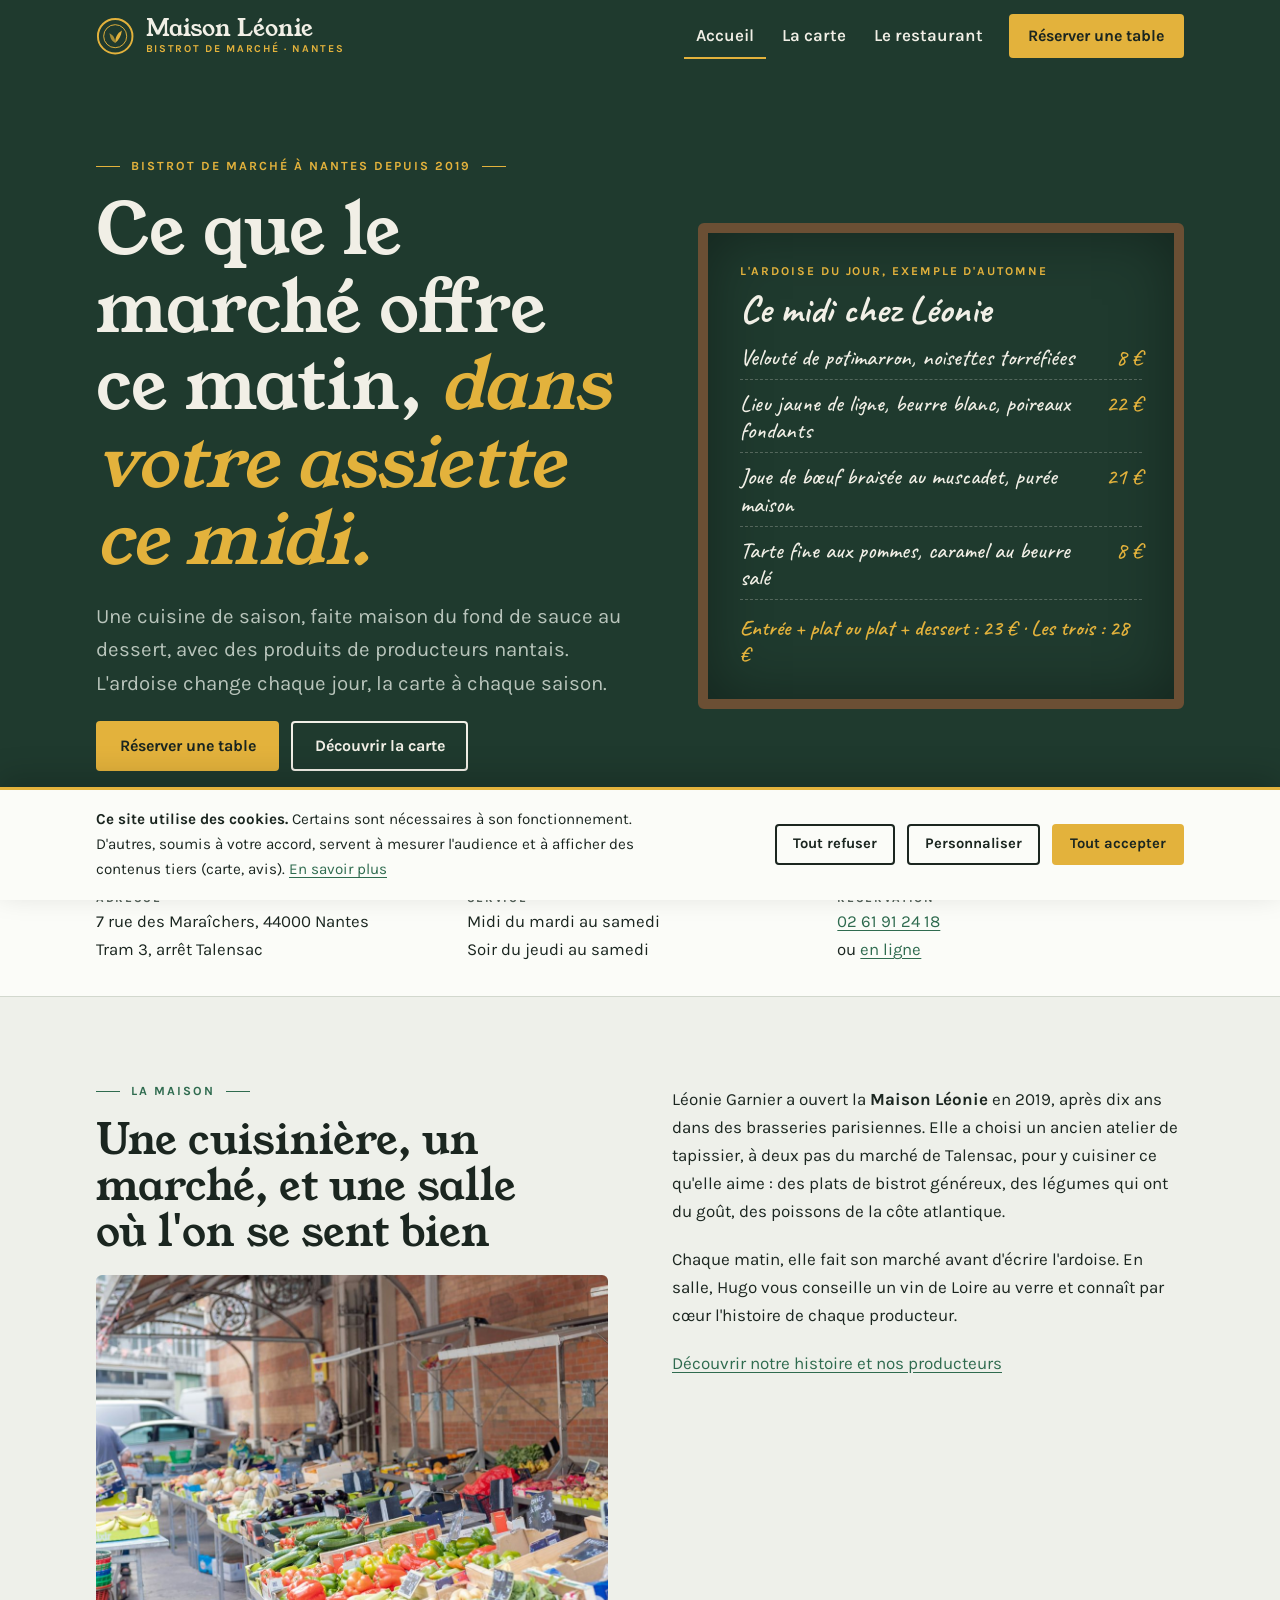
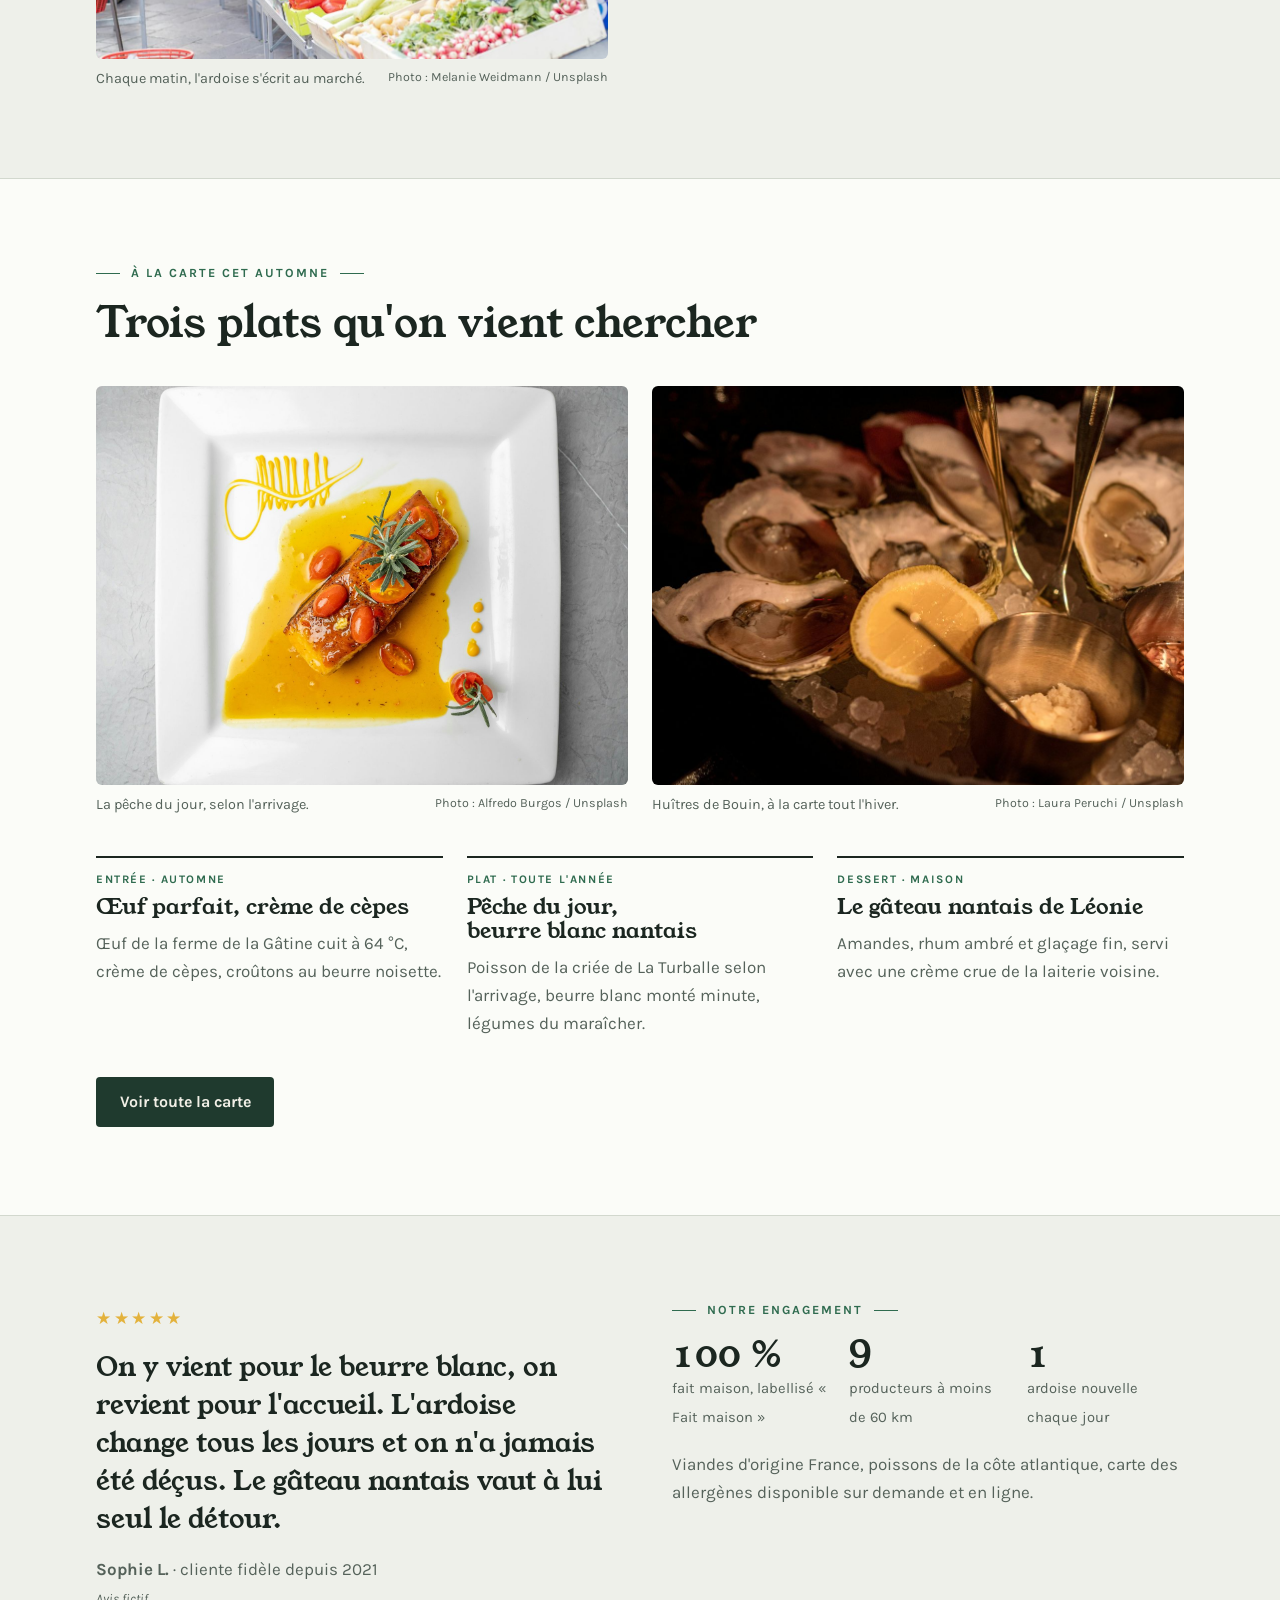
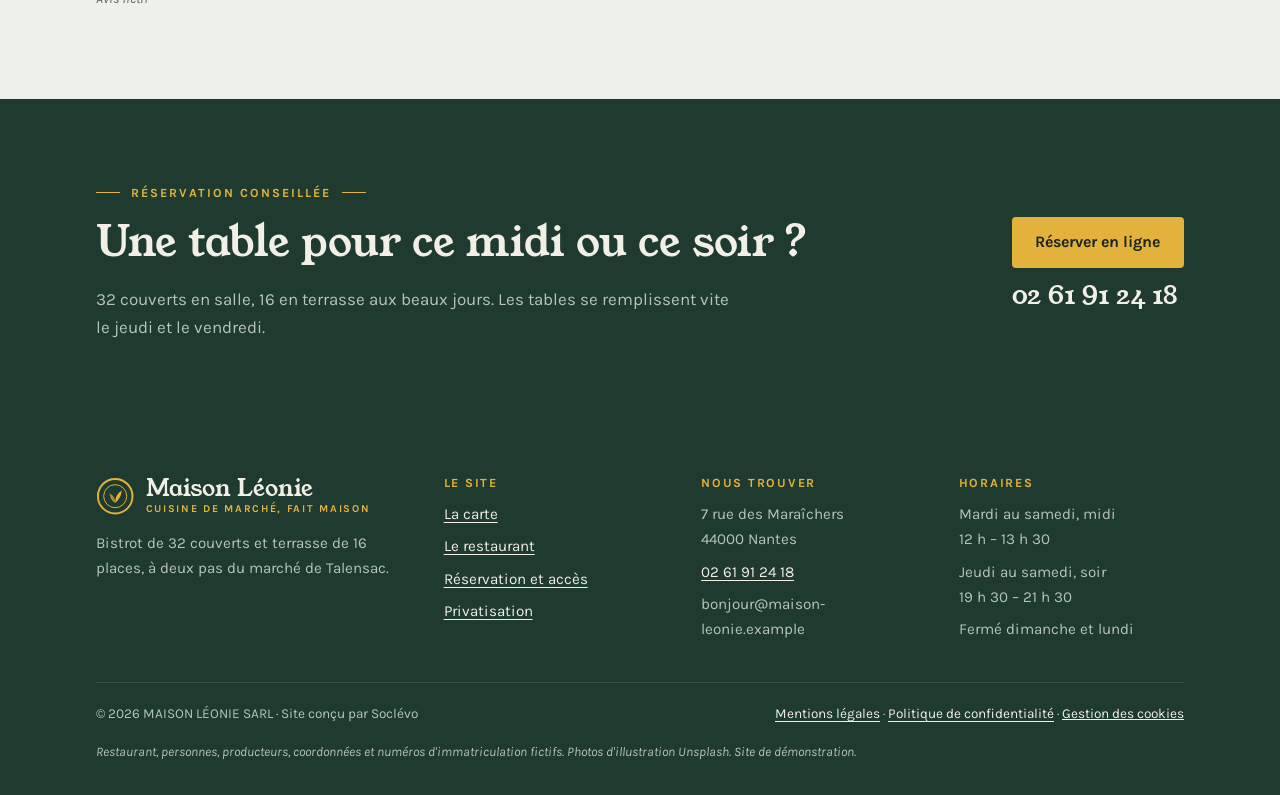
==== index.html @ 3f0a8430 "Add files via upload" ====
<!doctype html><html><head><meta charset=utf8><meta name=viewport content="width=device-width,initial-scale=1,viewport-fit=cover"><style>:root{color-scheme:light;box-sizing:border-box;padding-top:env(safe-area-inset-top,0px);padding-bottom:env(safe-area-inset-bottom,0px)}html{scroll-padding-top:env(safe-area-inset-top,0px)}body{margin:0;padding:0;font:14px -apple-system,BlinkMacSystemFont,sans-serif;background:#fff;color:#000}img{max-width:100%}[hidden]:not([hidden=until-found i]){display:none!important}</style></head><body>
<!doctype html>
<html lang="fr">
<head>
<meta charset="utf-8">
<meta name="viewport" content="width=device-width, initial-scale=1, viewport-fit=cover">
<title>Maison Léonie | Bistrot de marché à Nantes</title>
<meta name="claude:viewport-fit-sides" content="cover">
<meta name="description" content="Bistrot de marché à Nantes, près de Talensac. Cuisine de saison faite maison, ardoise du jour, vins de Loire. Réservation en ligne.">
<link rel="canonical" href="https://www.maison-leonie.example/">
<link rel="preconnect" href="https://fonts.googleapis.com"><link rel="preconnect" href="https://fonts.gstatic.com" crossorigin><link rel="stylesheet" href="https://fonts.googleapis.com/css2?family=Young+Serif&family=Karla:ital,wght@0,400;0,500;0,600;0,700;1,400&family=Caveat:wght@500;600;700&display=swap">
<link rel="stylesheet" href="style.css">
</head>
<body>
<header class="site-header">
  <div class="wrap">
    <a class="brand" href="index.html"><svg class="brand-mark" viewBox="0 0 40 40" aria-hidden="true"><circle cx="20" cy="20" r="18" fill="none" stroke="var(--butter)" stroke-width="2"/><circle cx="20" cy="20" r="12" fill="none" stroke="var(--butter)" stroke-width="1"/><path d="M20 27c0-6 2-10 7-13-1 6-3 10-7 13z" fill="var(--butter)"/><path d="M20 27c0-5-2-8-6-10 1 5 2 8 6 10z" fill="var(--butter)" opacity=".7"/></svg><span class="brand-name">Maison Léonie<small>Bistrot de marché · Nantes</small></span></a>
    <div class="nav-desktop"><nav class="nav" aria-label="Navigation principale"><ul><li><a href="index.html" aria-current="page">Accueil</a></li><li><a href="la-carte.html">La carte</a></li><li><a href="le-restaurant.html">Le restaurant</a></li><li><a class="btn btn--butter" href="reservation.html">Réserver une table</a></li></ul></nav></div>
    <details class="menu-toggle"><summary>Menu</summary><nav class="nav" aria-label="Navigation principale"><ul><li><a href="index.html" aria-current="page">Accueil</a></li><li><a href="la-carte.html">La carte</a></li><li><a href="le-restaurant.html">Le restaurant</a></li><li><a class="btn btn--butter" href="reservation.html">Réserver une table</a></li></ul></nav></details>
  </div>
</header>
<main>
<section class="band band--slate hero">
  <div class="wrap">
    <div class="stack">
      <span class="eyebrow">Bistrot de marché à Nantes depuis 2019</span>
      <h1>Ce que le marché offre ce matin, <em>dans votre assiette ce midi.</em></h1>
      <p class="lead muted">Une cuisine de saison, faite maison du fond de sauce au dessert, avec des produits de producteurs nantais. L'ardoise change chaque jour, la carte à chaque saison.</p>
      <div class="btn-row">
        <a class="btn btn--butter" href="reservation.html">Réserver une table</a>
        <a class="btn btn--ghost" href="la-carte.html">Découvrir la carte</a>
      </div>
    </div>
    <div class="ardoise" aria-label="Ardoise du jour">
  <span class="ardoise-date">L'ardoise du jour, exemple d'automne</span>
  <h2>Ce midi chez Léonie</h2>
  <ul>
    <li><span>Velouté de potimarron, noisettes torréfiées</span><span>8 €</span></li>
    <li><span>Lieu jaune de ligne, beurre blanc, poireaux fondants</span><span>22 €</span></li>
    <li><span>Joue de bœuf braisée au muscadet, purée maison</span><span>21 €</span></li>
    <li><span>Tarte fine aux pommes, caramel au beurre salé</span><span>8 €</span></li>
  </ul>
  <p class="formule">Entrée + plat ou plat + dessert : 23 € · Les trois : 28 €</p>
</div>
  </div>
</section>
<section class="band band--surface" style="padding-block:2rem">
  <div class="wrap infos">
    <div class="info"><b>Adresse</b><span>7 rue des Maraîchers, 44000 Nantes<br>Tram 3, arrêt Talensac</span></div>
    <div class="info"><b>Service</b><span>Midi du mardi au samedi<br>Soir du jeudi au samedi</span></div>
    <div class="info"><b>Réservation</b><span><a href="tel:+33261912418">02 61 91 24 18</a><br>ou <a href="reservation.html">en ligne</a></span></div>
  </div>
</section>
<section class="band">
  <div class="wrap split">
    <div class="stack">
      <span class="eyebrow">La maison</span>
      <h2>Une cuisinière, un marché, et une salle où l'on se sent bien</h2>
      <figure class="photo"><img src="images/marche.jpg" alt="Étal de légumes de saison sous la halle d'un marché" loading="lazy" style="aspect-ratio:4 / 3"><figcaption>Chaque matin, l'ardoise s'écrit au marché.<span>Photo&nbsp;: Melanie Weidmann / Unsplash</span></figcaption></figure>
    </div>
    <div class="stack">
      <p>Léonie Garnier a ouvert la <strong>Maison Léonie</strong> en 2019, après dix ans dans des brasseries parisiennes. Elle a choisi un ancien atelier de tapissier, à deux pas du marché de Talensac, pour y cuisiner ce qu'elle aime&nbsp;: des plats de bistrot généreux, des légumes qui ont du goût, des poissons de la côte atlantique.</p>
      <p>Chaque matin, elle fait son marché avant d'écrire l'ardoise. En salle, Hugo vous conseille un vin de Loire au verre et connaît par cœur l'histoire de chaque producteur.</p>
      <p><a href="le-restaurant.html">Découvrir notre histoire et nos producteurs</a></p>
    </div>
  </div>
</section>
<section class="band band--surface">
  <div class="wrap stack" style="gap:2.5rem">
    <div class="stack">
      <span class="eyebrow">À la carte cet automne</span>
      <h2>Trois plats qu'on vient chercher</h2>
    </div>
    <div class="photo-pair">
      <figure class="photo"><img src="images/poisson.jpg" alt="Pavé de poisson nappé de sauce, tomates cerises et romarin, dans une assiette blanche" loading="lazy" style="aspect-ratio:4 / 3"><figcaption>La pêche du jour, selon l'arrivage.<span>Photo&nbsp;: Alfredo Burgos / Unsplash</span></figcaption></figure>
      <figure class="photo"><img src="images/huitres.jpg" alt="Huîtres ouvertes sur un lit de glace avec un demi-citron" loading="lazy" style="aspect-ratio:4 / 3"><figcaption>Huîtres de Bouin, à la carte tout l'hiver.<span>Photo&nbsp;: Laura Peruchi / Unsplash</span></figcaption></figure>
    </div>
    <div class="grid-3">
      <article class="signature"><span class="season">Entrée · automne</span><h3>Œuf parfait, crème de cèpes</h3><p class="muted">Œuf de la ferme de la Gâtine cuit à 64 °C, crème de cèpes, croûtons au beurre noisette.</p></article>
      <article class="signature"><span class="season">Plat · toute l'année</span><h3>Pêche du jour, beurre blanc nantais</h3><p class="muted">Poisson de la criée de La Turballe selon l'arrivage, beurre blanc monté minute, légumes du maraîcher.</p></article>
      <article class="signature"><span class="season">Dessert · maison</span><h3>Le gâteau nantais de Léonie</h3><p class="muted">Amandes, rhum ambré et glaçage fin, servi avec une crème crue de la laiterie voisine.</p></article>
    </div>
    <p><a class="btn btn--ink" href="la-carte.html">Voir toute la carte</a></p>
  </div>
</section>
<section class="band">
  <div class="wrap split">
    <figure class="quote">
      <span class="stars" aria-label="5 étoiles sur 5">★★★★★</span>
      <blockquote>On y vient pour le beurre blanc, on revient pour l'accueil. L'ardoise change tous les jours et on n'a jamais été déçus. Le gâteau nantais vaut à lui seul le détour.</blockquote>
      <figcaption><strong>Sophie L.</strong> · cliente fidèle depuis 2021<br><span class="note-fictif">Avis fictif</span></figcaption>
    </figure>
    <div class="stack">
      <span class="eyebrow">Notre engagement</span>
      <div class="figures">
        <div class="figure"><b>100 %</b><span>fait maison, labellisé « Fait maison »</span></div>
        <div class="figure"><b>9</b><span>producteurs à moins de 60 km</span></div>
        <div class="figure"><b>1</b><span>ardoise nouvelle chaque jour</span></div>
      </div>
      <p class="muted">Viandes d'origine France, poissons de la côte atlantique, carte des allergènes disponible sur demande et en ligne.</p>
    </div>
  </div>
</section>
<section class="band band--slate">
  <div class="wrap cta">
    <div class="stack">
      <span class="eyebrow">Réservation conseillée</span>
      <h2>Une table pour ce midi ou ce soir&nbsp;?</h2>
      <p class="muted">32 couverts en salle, 16 en terrasse aux beaux jours. Les tables se remplissent vite le jeudi et le vendredi.</p>
    </div>
    <div class="stack" style="gap:.75rem">
      <a class="btn btn--butter" href="reservation.html">Réserver en ligne</a>
      <a class="phone" href="tel:+33261912418">02 61 91 24 18</a>
    </div>
  </div>
</section>
</main>
<footer class="site-footer">
  <div class="wrap">
    <div class="cols">
      <div class="stack" style="gap:1rem">
        <a class="brand" href="index.html"><svg class="brand-mark" viewBox="0 0 40 40" aria-hidden="true"><circle cx="20" cy="20" r="18" fill="none" stroke="var(--butter)" stroke-width="2"/><circle cx="20" cy="20" r="12" fill="none" stroke="var(--butter)" stroke-width="1"/><path d="M20 27c0-6 2-10 7-13-1 6-3 10-7 13z" fill="var(--butter)"/><path d="M20 27c0-5-2-8-6-10 1 5 2 8 6 10z" fill="var(--butter)" opacity=".7"/></svg><span class="brand-name">Maison Léonie<small>Cuisine de marché, fait maison</small></span></a>
        <p>Bistrot de 32 couverts et terrasse de 16 places, à deux pas du marché de Talensac.</p>
      </div>
      <div>
        <h4>Le site</h4>
        <ul><li><a href="la-carte.html">La carte</a></li><li><a href="le-restaurant.html">Le restaurant</a></li><li><a href="reservation.html">Réservation et accès</a></li><li><a href="le-restaurant.html#privatisation">Privatisation</a></li></ul>
      </div>
      <div>
        <h4>Nous trouver</h4>
        <ul><li>7 rue des Maraîchers<br>44000 Nantes</li><li><a href="tel:+33261912418">02 61 91 24 18</a></li><li>bonjour@maison-leonie.example</li></ul>
      </div>
      <div>
        <h4>Horaires</h4>
        <ul><li>Mardi au samedi, midi<br>12 h – 13 h 30</li><li>Jeudi au samedi, soir<br>19 h 30 – 21 h 30</li><li>Fermé dimanche et lundi</li></ul>
      </div>
    </div>
    <div class="bottom">
      <span>© 2026 MAISON LÉONIE SARL · Site conçu par Soclévo</span>
      <span><a href="mentions-legales.html">Mentions légales</a> · <a href="confidentialite.html">Politique de confidentialité</a> · <button type="button" class="cookie-link" data-cookies="open">Gestion des cookies</button></span>
    </div>
    <p class="note-fictif" style="margin-top:1rem;max-width:none">Restaurant, personnes, producteurs, coordonnées et numéros d'immatriculation fictifs. Photos d'illustration Unsplash. Site de démonstration.</p>
  </div>
</footer>
<div class="cookies" id="cookie-banner" hidden role="dialog" aria-label="Gestion des cookies">
  <div class="wrap">
    <div>
      <p><strong>Ce site utilise des cookies.</strong> Certains sont nécessaires à son fonctionnement. D'autres, soumis à votre accord, servent à mesurer l'audience et à afficher des contenus tiers (carte, avis). <a href="confidentialite.html#cookies">En savoir plus</a></p>
      <div class="cookie-prefs" id="cookie-prefs" hidden>
        <label><input type="checkbox" checked disabled> Cookies nécessaires (toujours actifs)</label>
        <label><input type="checkbox" id="pref-audience"> Mesure d'audience</label>
        <label><input type="checkbox" id="pref-tiers"> Contenus tiers (carte, avis)</label>
        <div><button type="button" class="btn btn--butter" data-cookies="save">Enregistrer mes choix</button></div>
      </div>
    </div>
    <div class="btn-row">
      <button type="button" class="btn btn--ghost" data-cookies="refuse">Tout refuser</button>
      <button type="button" class="btn btn--ghost" data-cookies="custom">Personnaliser</button>
      <button type="button" class="btn btn--butter" data-cookies="accept">Tout accepter</button>
    </div>
  </div>
</div>
<script src="site.js"></script>
</body>
</html>

</body></html>
---- style.css ----
/* Layout : bandeaux pleine largeur sur papier, l'ardoise du jour en vert tableau ; la carte suit les codes d'un menu imprimé (points de conduite, prix alignés). */
:root {
  --paper: #eef0ea;       /* papier légèrement vert, comme une nappe de bistrot lavée */
  --surface: #fbfcf8;
  --ink: #1b2620;
  --muted: #55625a;
  --line: #d2d8ce;
  --accent: #2f6b4f;      /* vert bouteille, liens et détails */
  --slate: #1f3a2e;       /* ardoise */
  --chalk: #f1efe6;       /* craie */
  --chalk-muted: #b8c4bb;
  --butter: #e3b23c;      /* beurre noisette, sur l'ardoise uniquement */
  --on-butter: #1b2620;
  --font-display: "Young Serif", Georgia, "Times New Roman", serif;
  --font-body: "Karla", "Helvetica Neue", Arial, sans-serif;
  --font-hand: "Caveat", "Bradley Hand", "Segoe Print", cursive;
  --wrap: 70rem;
  color-scheme: light;
}
@media (prefers-color-scheme: dark) {
  :root:not([data-theme="light"]) {
    --paper: #121a16; --surface: #18221d; --ink: #e7ebe4; --muted: #a3b0a7; --line: #2c3a32;
    --accent: #8fc9a9; --slate: #0c1511; --chalk: #f1efe6; --chalk-muted: #9fb0a5;
    --butter: #e9bf55; --on-butter: #121a16;
    color-scheme: dark;
  }
}
:root[data-theme="dark"] {
  --paper: #121a16; --surface: #18221d; --ink: #e7ebe4; --muted: #a3b0a7; --line: #2c3a32;
  --accent: #8fc9a9; --slate: #0c1511; --chalk: #f1efe6; --chalk-muted: #9fb0a5;
  --butter: #e9bf55; --on-butter: #121a16;
  color-scheme: dark;
}

*, *::before, *::after { box-sizing: border-box; }
html { scroll-behavior: smooth; }
@media (prefers-reduced-motion: reduce) { html { scroll-behavior: auto; } * { transition: none !important; } }
body { margin: 0; background: var(--paper); color: var(--ink); font-family: var(--font-body); font-size: 1.0625rem; line-height: 1.65; }
img { max-width: 100%; }
[hidden] { display: none !important; }
a { color: var(--accent); text-underline-offset: .2em; }
a:focus-visible, button:focus-visible, input:focus-visible, select:focus-visible, textarea:focus-visible, summary:focus-visible { outline: 3px solid var(--butter); outline-offset: 2px; }
h1, h2, h3, h4 { font-family: var(--font-display); font-weight: 400; line-height: 1.1; text-wrap: balance; margin: 0; }
h1 { font-size: clamp(2.5rem, 6vw, 4.4rem); }
h2 { font-size: clamp(1.8rem, 3.4vw, 2.6rem); }
h3 { font-size: 1.35rem; }
p { margin: 0; max-width: 65ch; }

.wrap { max-width: var(--wrap); margin-inline: auto; padding-left: max(16px, env(safe-area-inset-left, 0px)); padding-right: max(16px, env(safe-area-inset-right, 0px)); }
.band { padding-block: clamp(3rem, 7vw, 5.5rem); }
.band--slate { background: var(--slate); color: var(--chalk); }
.band--slate .muted { color: var(--chalk-muted); }
.band--slate a:not(.btn) { color: var(--chalk); }
.band--surface { background: var(--surface); border-block: 1px solid var(--line); }
.stack { display: flex; flex-direction: column; gap: 1.25rem; min-width: 0; }
.muted { color: var(--muted); }
.lead { font-size: clamp(1.1rem, 1.6vw, 1.3rem); }

/* Étiquette en petites capitales, encadrée de deux filets */
.eyebrow { font: 700 .78rem/1 var(--font-body); letter-spacing: .16em; text-transform: uppercase; color: var(--accent); display: inline-flex; align-items: center; gap: .7rem; }
.eyebrow::before, .eyebrow::after { content: ""; width: 1.5rem; border-top: 1px solid currentColor; }
.band--slate .eyebrow { color: var(--butter); }

.btn { display: inline-flex; align-items: center; justify-content: center; font: 700 1rem/1 var(--font-body); padding: .95rem 1.35rem; border-radius: 4px; text-decoration: none; border: 2px solid transparent; cursor: pointer; }
.btn--butter { background: var(--butter); color: var(--on-butter); }
.btn--butter:hover { filter: brightness(1.06); }
.btn--ghost { border-color: currentColor; color: inherit; background: transparent; }
.btn--ink { background: var(--slate); color: var(--chalk); }
.btn-row { display: flex; flex-wrap: wrap; gap: .75rem; }

/* En-tête */
body::before { content: ""; position: fixed; inset: 0 0 auto; height: env(safe-area-inset-top, 0px); z-index: 10; background: var(--slate); }
.site-header { position: sticky; top: env(safe-area-inset-top, 0px); z-index: 5; background: var(--slate); color: var(--chalk); }
.site-header .wrap { display: flex; align-items: center; justify-content: space-between; gap: 1rem; min-height: 4.5rem; position: relative; }
.brand { display: inline-flex; align-items: center; gap: .7rem; color: inherit; text-decoration: none; }
.brand-mark { width: 2.4rem; height: 2.4rem; flex: none; }
.brand-name { font: 400 1.45rem/1 var(--font-display); display: flex; flex-direction: column; gap: .25rem; }
.brand-name small { font: 700 .66rem/1 var(--font-body); letter-spacing: .16em; text-transform: uppercase; color: var(--butter); }
.nav ul { list-style: none; margin: 0; padding: 0; display: flex; align-items: center; gap: .25rem; }
.nav a:not(.btn) { display: block; padding: .5rem .75rem; color: var(--chalk); text-decoration: none; font-weight: 600; border-bottom: 2px solid transparent; }
.nav a:not(.btn):hover, .nav a[aria-current="page"] { border-bottom-color: var(--butter); }
.nav .btn { margin-left: .6rem; padding: .75rem 1.1rem; }
.menu-toggle { display: none; }
@media (max-width: 880px) {
  .nav-desktop { display: none; }
  .menu-toggle { display: block; }
  .menu-toggle summary { list-style: none; cursor: pointer; font-weight: 700; padding: .55rem .9rem; border: 1px solid var(--chalk-muted); border-radius: 4px; }
  .menu-toggle summary::-webkit-details-marker { display: none; }
  .menu-toggle[open] summary { border-color: var(--butter); color: var(--butter); }
  .menu-toggle .nav { position: absolute; left: 0; right: 0; top: 100%; background: var(--slate); border-top: 1px solid rgba(255,255,255,.12); padding-block: .75rem 1.25rem; padding-left: max(16px, env(safe-area-inset-left, 0px)); padding-right: max(16px, env(safe-area-inset-right, 0px)); }
  .menu-toggle .nav ul { flex-direction: column; align-items: stretch; }
  .menu-toggle .nav .btn { margin: .5rem 0 0; }
}

/* Hero */
.hero .wrap { display: grid; grid-template-columns: 1.05fr .95fr; gap: clamp(2rem, 5vw, 4rem); align-items: center; }
@media (max-width: 880px) { .hero .wrap { grid-template-columns: 1fr; } }
.hero h1 em { font-style: italic; color: var(--butter); }
.page-hero .wrap { display: flex; flex-direction: column; gap: 1rem; }

/* Bandeau d'infos pratiques */
.infos { display: grid; grid-template-columns: repeat(3, minmax(0, 1fr)); gap: 1.5rem; }
@media (max-width: 760px) { .infos { grid-template-columns: 1fr; } }
.info { display: flex; flex-direction: column; gap: .25rem; min-width: 0; }
.info b { font: 700 .75rem/1 var(--font-body); letter-spacing: .14em; text-transform: uppercase; color: var(--muted); }
.info span { font-size: 1.05rem; }

/* L'ardoise du jour : écrite à la craie */
.ardoise { background: var(--slate); color: var(--chalk); border: 10px solid #6b4f34; border-radius: 6px; padding: clamp(1.25rem, 3vw, 2rem); box-shadow: inset 0 0 60px rgba(0,0,0,.35); display: flex; flex-direction: column; gap: .9rem; max-width: 100%; }
.ardoise-date { font: 700 .75rem/1 var(--font-body); letter-spacing: .16em; text-transform: uppercase; color: var(--butter); }
.ardoise h2, .ardoise h3 { font: 700 clamp(1.9rem, 3.4vw, 2.4rem)/1 var(--font-hand); }
.ardoise ul { list-style: none; margin: 0; padding: 0; display: flex; flex-direction: column; gap: .6rem; }
.ardoise li { font: 500 1.45rem/1.2 var(--font-hand); display: flex; justify-content: space-between; gap: 1rem; border-bottom: 1px dashed rgba(241,239,230,.25); padding-bottom: .45rem; }
.ardoise li span:last-child { color: var(--butter); white-space: nowrap; font-variant-numeric: tabular-nums; }
.ardoise .formule { font: 600 1.35rem/1.2 var(--font-hand); color: var(--butter); }

/* Carte : points de conduite entre le plat et le prix */
.menu-section { display: flex; flex-direction: column; gap: 1.25rem; }
.dishes { list-style: none; margin: 0; padding: 0; display: flex; flex-direction: column; gap: 1.1rem; }
.dish { display: flex; flex-direction: column; gap: .2rem; }
.dish-line { display: flex; align-items: baseline; gap: .5rem; }
.dish-name { font: 400 1.2rem/1.3 var(--font-display); min-width: 0; }
.dish-line::after { content: ""; order: 1; flex: 1; border-bottom: 2px dotted var(--line); transform: translateY(-.3em); min-width: 1.5rem; }
.dish-price { order: 2; font-weight: 700; font-variant-numeric: tabular-nums; white-space: nowrap; }
.dish p { color: var(--muted); font-size: .98rem; }
.tags { display: inline-flex; gap: .3rem; flex-wrap: wrap; }
.tag { font: 700 .66rem/1 var(--font-body); letter-spacing: .08em; text-transform: uppercase; padding: .3rem .45rem; border: 1px solid var(--accent); color: var(--accent); border-radius: 3px; }
.menu-cols { display: grid; grid-template-columns: repeat(2, minmax(0, 1fr)); gap: clamp(2rem, 5vw, 4rem); }
@media (max-width: 820px) { .menu-cols { grid-template-columns: 1fr; } }
.menu-nav { display: flex; flex-wrap: wrap; gap: .5rem; }
.menu-nav a { padding: .5rem .85rem; border: 1px solid var(--line); border-radius: 999px; background: var(--surface); color: var(--ink); text-decoration: none; font-weight: 600; font-size: .95rem; }
.menu-nav a:hover { border-color: var(--accent); }

/* Formules */
.formules { display: grid; grid-template-columns: repeat(3, minmax(0, 1fr)); gap: 1.25rem; }
@media (max-width: 900px) { .formules { grid-template-columns: 1fr; } }
.formule-card { background: var(--surface); border: 1px solid var(--line); border-radius: 6px; padding: 1.5rem; display: flex; flex-direction: column; gap: .75rem; }
.formule-card .price { font: 400 2.2rem/1 var(--font-display); font-variant-numeric: tabular-nums; }
.formule-card .when { font: 700 .75rem/1 var(--font-body); letter-spacing: .14em; text-transform: uppercase; color: var(--accent); }

/* Grilles et blocs */
.split { display: grid; grid-template-columns: 1fr 1fr; gap: clamp(2rem, 5vw, 4rem); align-items: start; }
@media (max-width: 880px) { .split { grid-template-columns: 1fr; } }
.grid-3 { display: grid; grid-template-columns: repeat(3, minmax(0, 1fr)); gap: 1.5rem; }
@media (max-width: 900px) { .grid-3 { grid-template-columns: 1fr; } }
.signature { display: flex; flex-direction: column; gap: .6rem; padding-top: 1rem; border-top: 2px solid var(--ink); }
.signature .season { font: 700 .72rem/1 var(--font-body); letter-spacing: .14em; text-transform: uppercase; color: var(--accent); }
.producers { list-style: none; margin: 0; padding: 0; display: grid; grid-template-columns: repeat(2, minmax(0, 1fr)); gap: 1.25rem 2rem; }
@media (max-width: 700px) { .producers { grid-template-columns: 1fr; } }
.producers li { display: flex; flex-direction: column; gap: .2rem; padding-left: 1rem; border-left: 3px solid var(--butter); }
.producers b { font: 400 1.15rem/1.3 var(--font-display); }
.producers span { color: var(--muted); font-size: .95rem; }
.figures { display: grid; grid-template-columns: repeat(auto-fit, minmax(min(100%, 9rem), 1fr)); gap: 1.25rem; }
.figure b { display: block; font: 400 2.3rem/1 var(--font-display); font-variant-numeric: tabular-nums; }
.figure span { color: var(--muted); font-size: .92rem; }
.band--slate .figure span { color: var(--chalk-muted); }

/* Avis */
.quote { margin: 0; display: flex; flex-direction: column; gap: 1rem; }
.quote blockquote { margin: 0; font: 400 clamp(1.3rem, 2.4vw, 1.7rem)/1.4 var(--font-display); }
.quote figcaption { color: var(--muted); }
.band--slate .quote figcaption { color: var(--chalk-muted); }
.stars { color: var(--butter); letter-spacing: .15em; }

/* Tableaux */
.table-wrap { overflow-x: auto; border: 1px solid var(--line); border-radius: 6px; background: var(--surface); }
table { width: 100%; border-collapse: collapse; min-width: 28rem; }
th, td { text-align: left; padding: .8rem 1rem; border-bottom: 1px solid var(--line); vertical-align: top; }
tr:last-child td { border-bottom: 0; }
th { font: 700 .74rem/1.2 var(--font-body); letter-spacing: .1em; text-transform: uppercase; color: var(--muted); }
td.closed { color: var(--muted); }

/* Notes légales de la carte */
.menu-notes { display: flex; flex-direction: column; gap: .5rem; font-size: .92rem; color: var(--muted); border-top: 1px solid var(--line); padding-top: 1.25rem; }

/* Réservation */
.form { display: flex; flex-direction: column; gap: 1.1rem; background: var(--surface); border: 1px solid var(--line); border-radius: 6px; padding: clamp(1.25rem, 3vw, 2rem); min-width: 0; }
.row { display: grid; grid-template-columns: 1fr 1fr; gap: 1rem; }
.row-3 { display: grid; grid-template-columns: repeat(3, minmax(0, 1fr)); gap: 1rem; }
@media (max-width: 600px) { .row, .row-3 { grid-template-columns: 1fr; } }
.field { display: flex; flex-direction: column; gap: .35rem; min-width: 0; }
.field label { font-weight: 700; font-size: .95rem; }
.field input, .field select, .field textarea { font: inherit; color: var(--ink); background: var(--paper); border: 1px solid var(--line); border-radius: 4px; padding: .7rem .8rem; width: 100%; }
.field textarea { min-height: 6.5rem; resize: vertical; }
.req { color: var(--accent); }
.consent { display: grid; grid-template-columns: auto 1fr; gap: .6rem; font-size: .95rem; align-items: start; }
.consent input { margin-top: .3rem; }
.form-ok { padding: 1rem 1.2rem; border-radius: 4px; background: var(--paper); border: 1px solid var(--accent); }
.form-info { font-size: .85rem; color: var(--muted); }
.coords { margin: 0; display: flex; flex-direction: column; gap: 1rem; }
.coords dt { font: 700 .74rem/1.2 var(--font-body); letter-spacing: .12em; text-transform: uppercase; color: var(--muted); }
.coords dd { margin: .2rem 0 0; }
.phone { font: 400 1.6rem/1.2 var(--font-display); text-decoration: none; }
.note-fictif { font-size: .82rem; color: var(--muted); font-style: italic; max-width: 65ch; }
.band--slate .note-fictif, .site-footer .note-fictif { color: var(--chalk-muted); }

/* Appel à l'action */
.cta { display: flex; flex-wrap: wrap; align-items: center; justify-content: space-between; gap: 2rem; }

/* Pages légales */
.legal { display: grid; grid-template-columns: 15rem minmax(0, 1fr); gap: clamp(2rem, 5vw, 4rem); align-items: start; }
@media (max-width: 880px) { .legal { grid-template-columns: 1fr; } }
.legal nav { position: sticky; top: calc(env(safe-area-inset-top, 0px) + 5.5rem); font-size: .95rem; }
@media (max-width: 880px) { .legal nav { position: static; } }
.legal nav ol { margin: 0; padding-left: 1.2rem; display: flex; flex-direction: column; gap: .4rem; }
.legal-body { display: flex; flex-direction: column; gap: 2.5rem; min-width: 0; }
.legal-body section { display: flex; flex-direction: column; gap: .9rem; scroll-margin-top: 6rem; }
.legal-body h2 { font-size: 1.6rem; }
.legal-body dl { margin: 0; display: grid; grid-template-columns: minmax(9rem, 14rem) minmax(0, 1fr); gap: .5rem 1.25rem; }
@media (max-width: 600px) { .legal-body dl { grid-template-columns: 1fr; gap: .15rem; } .legal-body dd { margin-bottom: .6rem; } }
.legal-body dt { font-weight: 700; }
.legal-body dd { margin: 0; }
.legal-body ul { margin: 0; padding-left: 1.2rem; display: flex; flex-direction: column; gap: .3rem; }
.alert { padding: 1rem 1.2rem; border-left: 4px solid var(--butter); background: var(--surface); border-radius: 4px; }

/* Pied de page */
.site-footer { background: var(--slate); color: var(--chalk-muted); padding-block: 3rem 2rem; font-size: .95rem; }
.site-footer .cols { display: grid; grid-template-columns: 1.4fr 1fr 1fr 1fr; gap: 2rem; }
@media (max-width: 880px) { .site-footer .cols { grid-template-columns: 1fr 1fr; } }
@media (max-width: 520px) { .site-footer .cols { grid-template-columns: 1fr; } }
.site-footer h4 { font: 700 .78rem/1 var(--font-body); letter-spacing: .14em; text-transform: uppercase; color: var(--butter); margin-bottom: .8rem; }
.site-footer ul { list-style: none; margin: 0; padding: 0; display: flex; flex-direction: column; gap: .45rem; }
.site-footer a { color: var(--chalk); }
.site-footer .brand { color: var(--chalk); }
.site-footer .bottom { margin-top: 2.5rem; padding-top: 1.25rem; border-top: 1px solid rgba(255,255,255,.12); display: flex; flex-wrap: wrap; justify-content: space-between; gap: 1rem; font-size: .85rem; }
.cookie-link { background: none; border: 0; padding: 0; font: inherit; color: var(--chalk); text-decoration: underline; cursor: pointer; }

/* Bandeau cookies */
.cookies { position: fixed; left: 0; right: 0; bottom: 0; z-index: 20; background: var(--surface); color: var(--ink); border-top: 3px solid var(--butter); box-shadow: 0 -10px 30px rgba(0,0,0,.18); padding-block: 1.1rem calc(1.1rem + env(safe-area-inset-bottom, 0px)); }
.cookies .wrap { display: flex; flex-wrap: wrap; align-items: center; justify-content: space-between; gap: 1rem; }
.cookies p { font-size: .95rem; }
.cookie-prefs { display: flex; flex-direction: column; gap: .5rem; margin-top: .75rem; font-size: .95rem; }
.cookies .btn { padding: .7rem 1rem; font-size: .92rem; }
.cookies .btn--ghost { color: var(--ink); }

/* Photos d'illustration */
.photo { margin: 0; display: flex; flex-direction: column; gap: .5rem; min-width: 0; }
.photo img { display: block; width: 100%; max-width: 100%; height: auto; object-fit: cover; border-radius: 6px; background: var(--line); }
.photo figcaption { font-size: .9rem; color: var(--muted); display: flex; flex-wrap: wrap; justify-content: space-between; gap: .25rem 1rem; }
.photo figcaption span { font-size: .78rem; }
.photo-pair { display: grid; grid-template-columns: repeat(2, minmax(0, 1fr)); gap: 1.5rem; }
@media (max-width: 700px) { .photo-pair { grid-template-columns: 1fr; } }
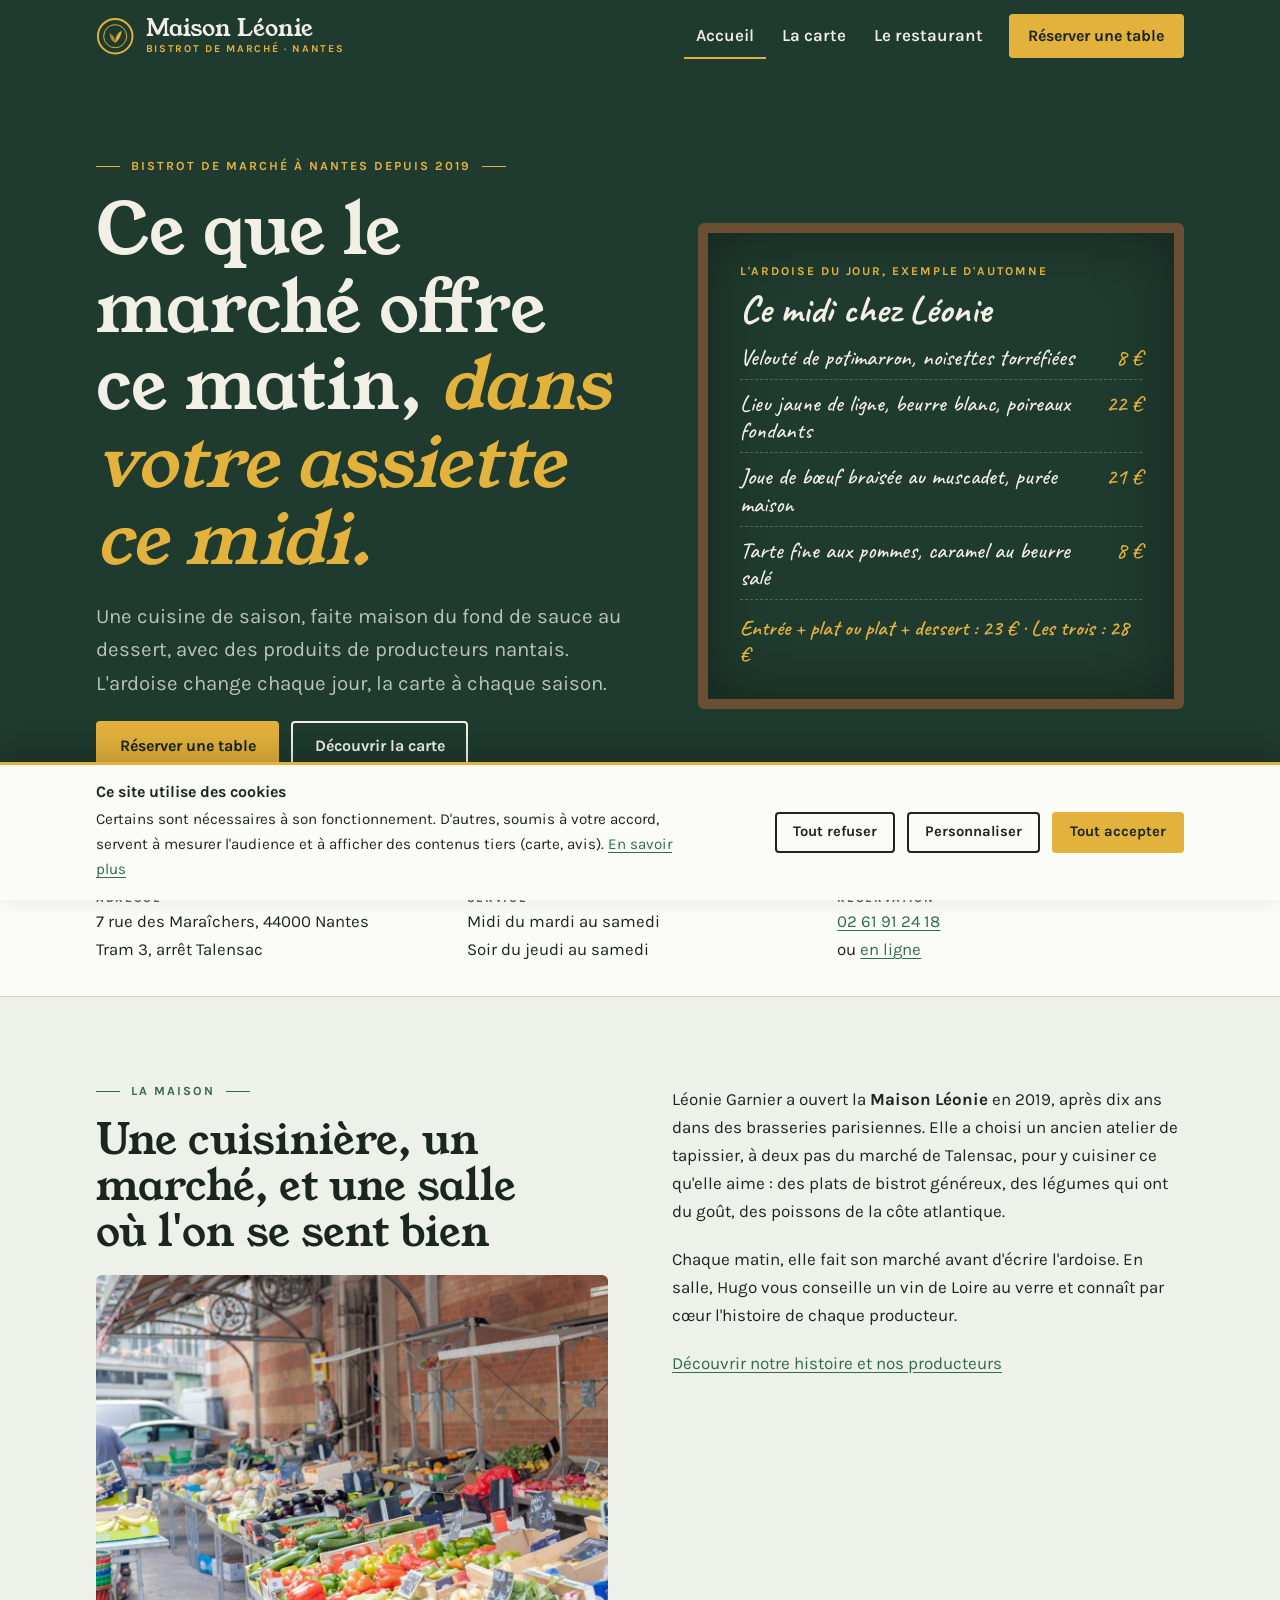
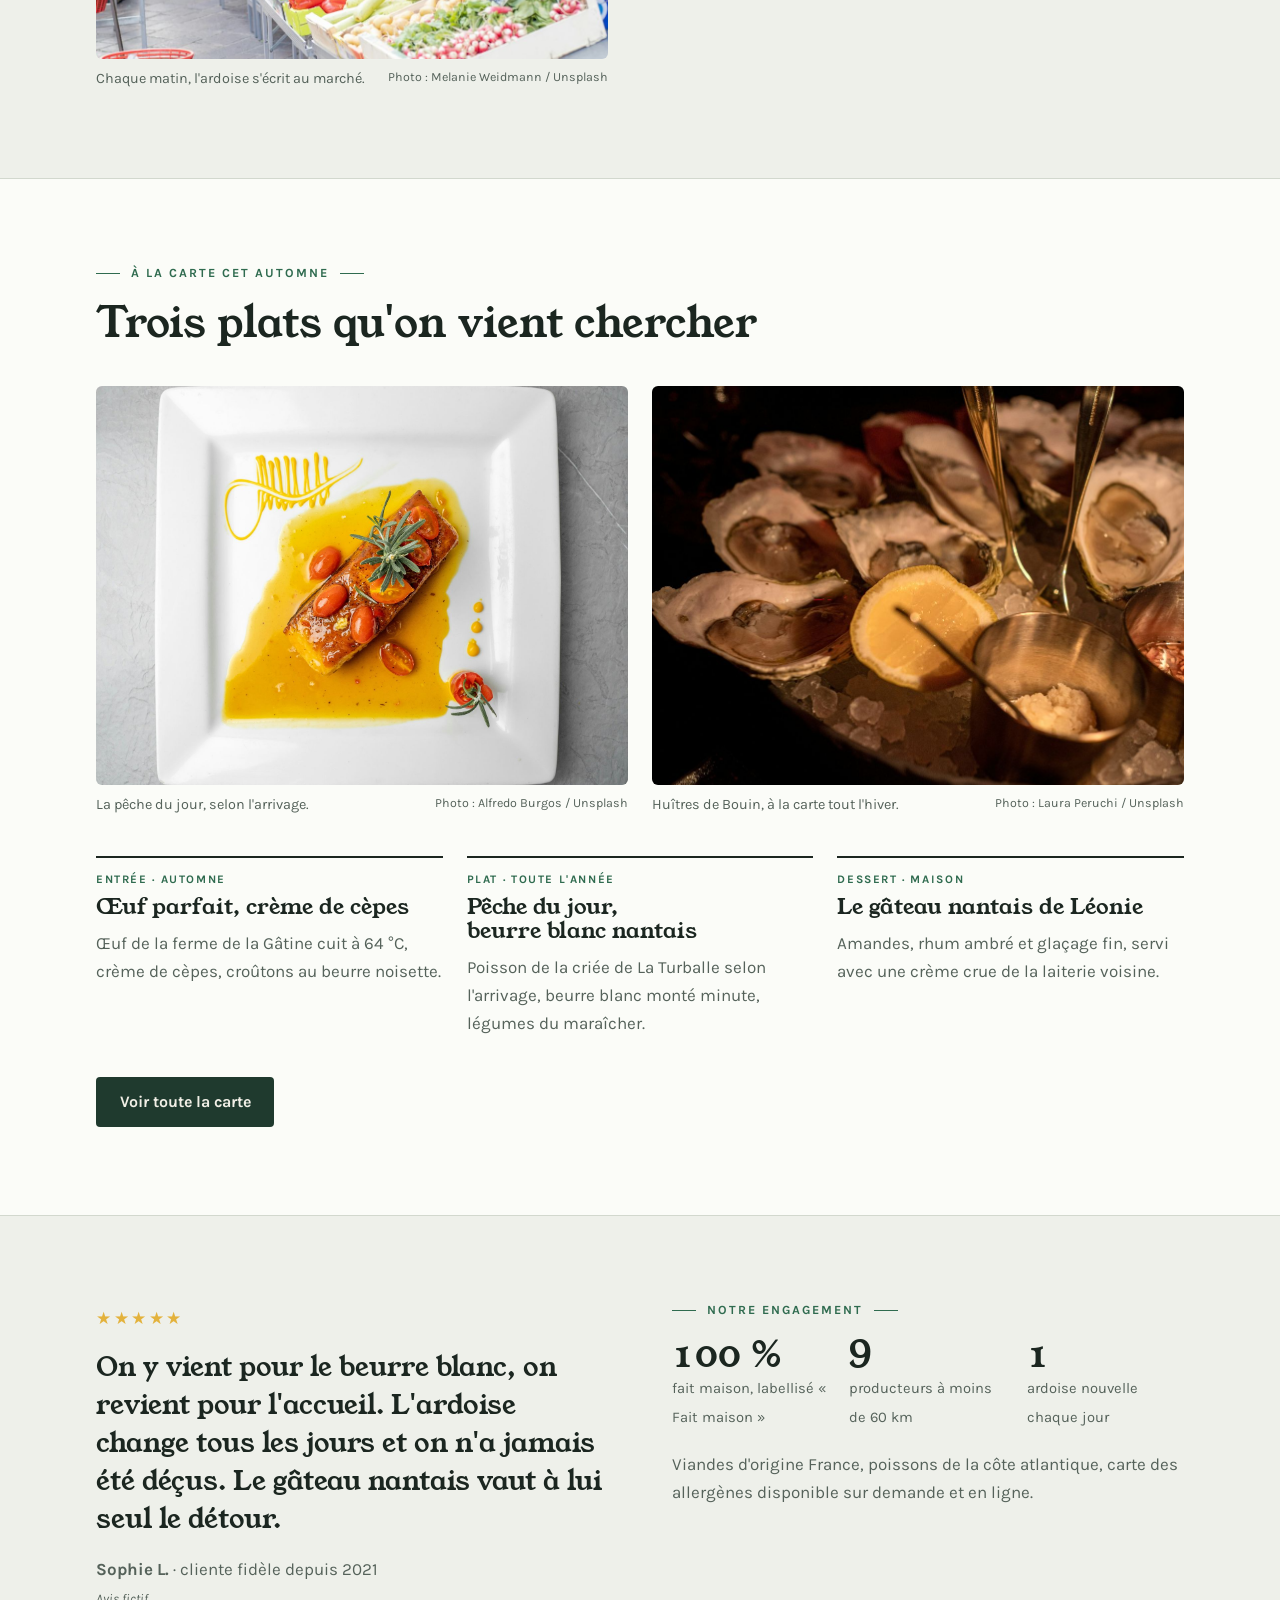
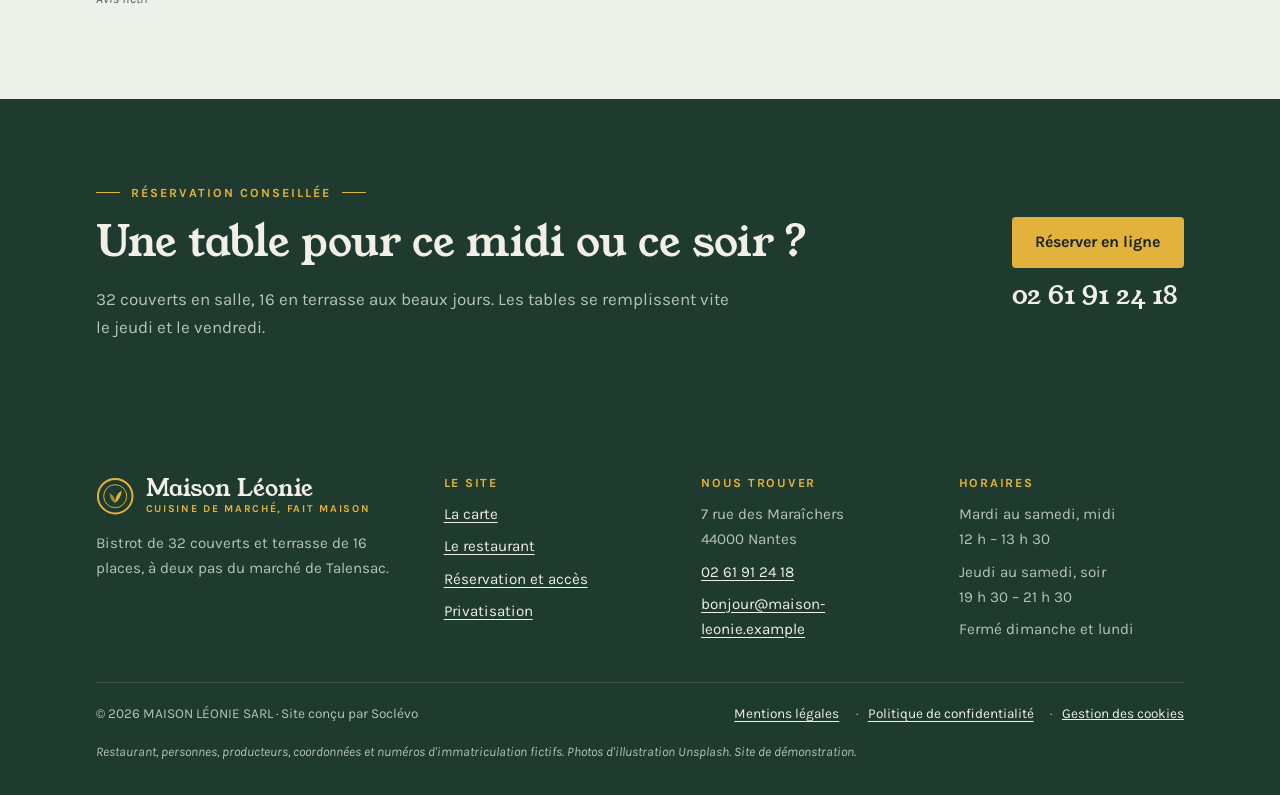
==== commit 72c8716b: "Add files via upload" ====
--- a/index.html
+++ b/index.html
@@ -128,7 +128,7 @@
       </div>
       <div>
         <h4>Nous trouver</h4>
-        <ul><li>7 rue des Maraîchers<br>44000 Nantes</li><li><a href="tel:+33261912418">02 61 91 24 18</a></li><li>bonjour@maison-leonie.example</li></ul>
+        <ul><li>7 rue des Maraîchers<br>44000 Nantes</li><li><a href="tel:+33261912418">02 61 91 24 18</a></li><li><a href="mailto:bonjour@maison-leonie.example">bonjour@maison-leonie.example</a></li></ul>
       </div>
       <div>
         <h4>Horaires</h4>
@@ -137,15 +137,16 @@
     </div>
     <div class="bottom">
       <span>© 2026 MAISON LÉONIE SARL · Site conçu par Soclévo</span>
-      <span><a href="mentions-legales.html">Mentions légales</a> · <a href="confidentialite.html">Politique de confidentialité</a> · <button type="button" class="cookie-link" data-cookies="open">Gestion des cookies</button></span>
+      <ul class="legal-links"><li><a href="mentions-legales.html">Mentions légales</a></li><li><a href="confidentialite.html">Politique de confidentialité</a></li><li><button type="button" class="cookie-link" data-cookies="open">Gestion des cookies</button></li></ul>
     </div>
     <p class="note-fictif" style="margin-top:1rem;max-width:none">Restaurant, personnes, producteurs, coordonnées et numéros d'immatriculation fictifs. Photos d'illustration Unsplash. Site de démonstration.</p>
   </div>
 </footer>
-<div class="cookies" id="cookie-banner" hidden role="dialog" aria-label="Gestion des cookies">
+<div class="cookies" id="cookie-banner" hidden role="dialog" aria-labelledby="cookie-banner-title">
   <div class="wrap">
     <div>
-      <p><strong>Ce site utilise des cookies.</strong> Certains sont nécessaires à son fonctionnement. D'autres, soumis à votre accord, servent à mesurer l'audience et à afficher des contenus tiers (carte, avis). <a href="confidentialite.html#cookies">En savoir plus</a></p>
+      <h2 class="cookie-title" id="cookie-banner-title">Ce site utilise des cookies</h2>
+      <p>Certains sont nécessaires à son fonctionnement. D'autres, soumis à votre accord, servent à mesurer l'audience et à afficher des contenus tiers (carte, avis). <a href="confidentialite.html#cookies">En savoir plus</a></p>
       <div class="cookie-prefs" id="cookie-prefs" hidden>
         <label><input type="checkbox" checked disabled> Cookies nécessaires (toujours actifs)</label>
         <label><input type="checkbox" id="pref-audience"> Mesure d'audience</label>
--- a/style.css
+++ b/style.css
@@ -240,3 +240,14 @@
 .photo figcaption span { font-size: .78rem; }
 .photo-pair { display: grid; grid-template-columns: repeat(2, minmax(0, 1fr)); gap: 1.5rem; }
 @media (max-width: 700px) { .photo-pair { grid-template-columns: 1fr; } }
+
+/* Liens légaux du pied de page : séparateurs gérés en CSS */
+.legal-links { list-style: none; margin: 0; padding: 0; display: flex; flex-wrap: wrap; gap: .35rem 0; }
+.legal-links li { display: inline-flex; align-items: center; }
+.legal-links li + li::before { content: "·"; margin-inline: .6rem; color: var(--chalk-muted); }
+.site-footer .bottom .legal-links { flex-direction: row; }
+.cookie-title { font: 700 1rem/1.3 var(--font-body); margin-bottom: .25rem; }
+@media (max-width: 600px) {
+  .site-footer .bottom .legal-links { flex-direction: column; gap: .45rem; }
+  .legal-links li + li::before { content: none; }
+}
